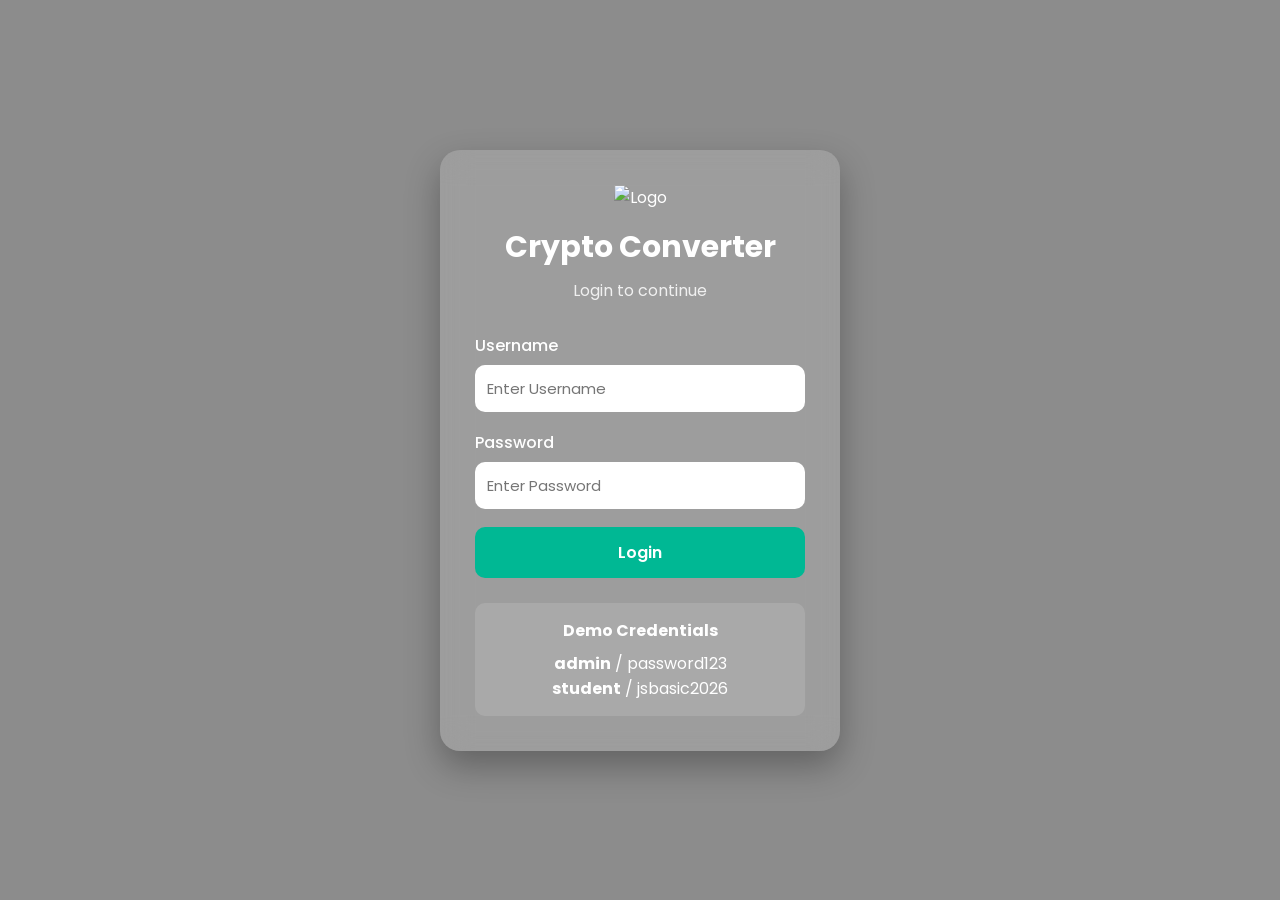
==== html/index.html @ b4d52c8d "Initial project structure" ====
<!DOCTYPE html>
<html lang="en">

<head>

    <meta charset="UTF-8">
    <meta name="viewport" content="width=device-width, initial-scale=1.0">

    <title>Crypto Converter | Login</title>

    <link rel="stylesheet" href="../style.css">

    <!-- Google Font -->
    <link rel="preconnect" href="https://fonts.googleapis.com">
    <link href="https://fonts.googleapis.com/css2?family=Poppins:wght@300;400;500;600;700&display=swap"
        rel="stylesheet">

</head>

<body class="login-body">

    <div class="overlay"></div>

    <div class="login-container">

        <img src="../assets/logo.png" class="logo" alt="Logo">

        <h1>Crypto Converter</h1>

        <p class="subtitle">
            Login to continue
        </p>

        <form id="loginForm">

            <div class="input-group">

                <label>Username</label>

                <input
                    type="text"
                    id="username"
                    placeholder="Enter Username"
                    required>

            </div>

            <div class="input-group">

                <label>Password</label>

                <input
                    type="password"
                    id="password"
                    placeholder="Enter Password"
                    required>

            </div>

            <button type="submit" class="login-btn">

                Login

            </button>

            <p id="message"></p>

        </form>

        <div class="demo">

            <h4>Demo Credentials</h4>

            <p><b>admin</b> / password123</p>

            <p><b>student</b> / jsbasic2026</p>

        </div>

    </div>

    <script src="../js/login.js"></script>

</body>

</html>
---- style.css ----
/* ===========================
   GLOBAL STYLES
=========================== */

*{
    margin:0;
    padding:0;
    box-sizing:border-box;
    font-family:'Poppins',sans-serif;
}

body{
    background:#f4f7fc;
    color:#333;
}

a{
    text-decoration:none;
}

button{
    cursor:pointer;
    transition:.3s;
}

button:hover{
    transform:translateY(-2px);
}

/* ===========================
   LOGIN PAGE
=========================== */

.login-body{

    height:100vh;

    display:flex;

    justify-content:center;

    align-items:center;

    background:url("assets/bg.jpg");

    background-size:cover;

    background-position:center;

    position:relative;

}

.overlay{

    position:absolute;

    width:100%;

    height:100%;

    background:rgba(0,0,0,.45);

}

.login-container{

    position:relative;

    z-index:2;

    width:400px;

    background:rgba(255,255,255,.15);

    backdrop-filter:blur(15px);

    border-radius:20px;

    padding:35px;

    color:white;

    text-align:center;

    box-shadow:0 15px 35px rgba(0,0,0,.3);

}

.logo{

    width:90px;

    margin-bottom:15px;

}

.login-container h1{

    font-size:30px;

    margin-bottom:8px;

}

.subtitle{

    opacity:.85;

    margin-bottom:30px;

}

.input-group{

    text-align:left;

    margin-bottom:18px;

}

.input-group label{

    display:block;

    margin-bottom:7px;

    font-weight:500;

}

.input-group input{

    width:100%;

    padding:12px;

    border:none;

    border-radius:10px;

    outline:none;

    font-size:15px;

}

.login-btn{

    width:100%;

    padding:13px;

    border:none;

    border-radius:10px;

    background:#00b894;

    color:white;

    font-size:16px;

    font-weight:600;

}

.login-btn:hover{

    background:#009e7d;

}

#message{

    margin-top:15px;

    font-weight:600;

    color:#ffd86b;

}

.demo{

    margin-top:25px;

    padding:15px;

    border-radius:10px;

    background:rgba(255,255,255,.12);

}

.demo h4{

    margin-bottom:8px;

}

/* ===========================
   DASHBOARD
=========================== */

.dashboard{

    min-height:100vh;

    background:#eef2f8;

}

header{

    background:#1f2937;

    color:white;

    padding:18px 50px;

    display:flex;

    justify-content:space-between;

    align-items:center;

}

header h2{

    font-size:26px;

}

.logout{

    background:#ef4444;

    color:white;

    border:none;

    padding:10px 18px;

    border-radius:8px;

}

.logout:hover{

    background:#dc2626;

}

.container{

    width:90%;

    max-width:1200px;

    margin:40px auto;

}

.card{

    background:white;

    border-radius:15px;

    padding:25px;

    box-shadow:0 8px 20px rgba(0,0,0,.08);

    margin-bottom:30px;

}

.card h3{

    margin-bottom:20px;

}

.row{

    display:flex;

    gap:20px;

    flex-wrap:wrap;

}

.col{

    flex:1;

}

select,input{

    width:100%;

    padding:12px;

    border:1px solid #ddd;

    border-radius:8px;

    font-size:15px;

}

.convert-btn{

    width:100%;

    margin-top:15px;

    padding:13px;

    border:none;

    border-radius:8px;

    background:#2563eb;

    color:white;

    font-size:16px;

}

.convert-btn:hover{

    background:#1d4ed8;

}

.result{

    margin-top:25px;

    text-align:center;

    font-size:24px;

    font-weight:600;

    color:#2563eb;

}

.loading{

    text-align:center;

    color:#777;

    margin-top:15px;

}

canvas{

    margin-top:30px;

    background:white;

    border-radius:10px;

}

/* ===========================
   FAVORITES
=========================== */

.favorite-btn{

    margin-top:15px;

    padding:12px;

    background:#f59e0b;

    color:white;

    border:none;

    border-radius:8px;

}

.favorite-btn:hover{

    background:#d97706;

}

.favorite-list{

    margin-top:15px;

}

.favorite-list li{

    list-style:none;

    background:#f3f4f6;

    padding:10px;

    margin-bottom:8px;

    border-radius:8px;

}

/* ===========================
   FOOTER
=========================== */

footer{

    margin-top:50px;

    padding:20px;

    text-align:center;

    color:#777;

}

/* ===========================
   MOBILE
=========================== */

@media(max-width:768px){

.login-container{

    width:92%;

    padding:25px;

}

header{

    flex-direction:column;

    gap:15px;

    text-align:center;

}

.row{

    flex-direction:column;

}

.container{

    width:95%;

}

.card{

    padding:20px;

}

.result{

    font-size:20px;

}

}
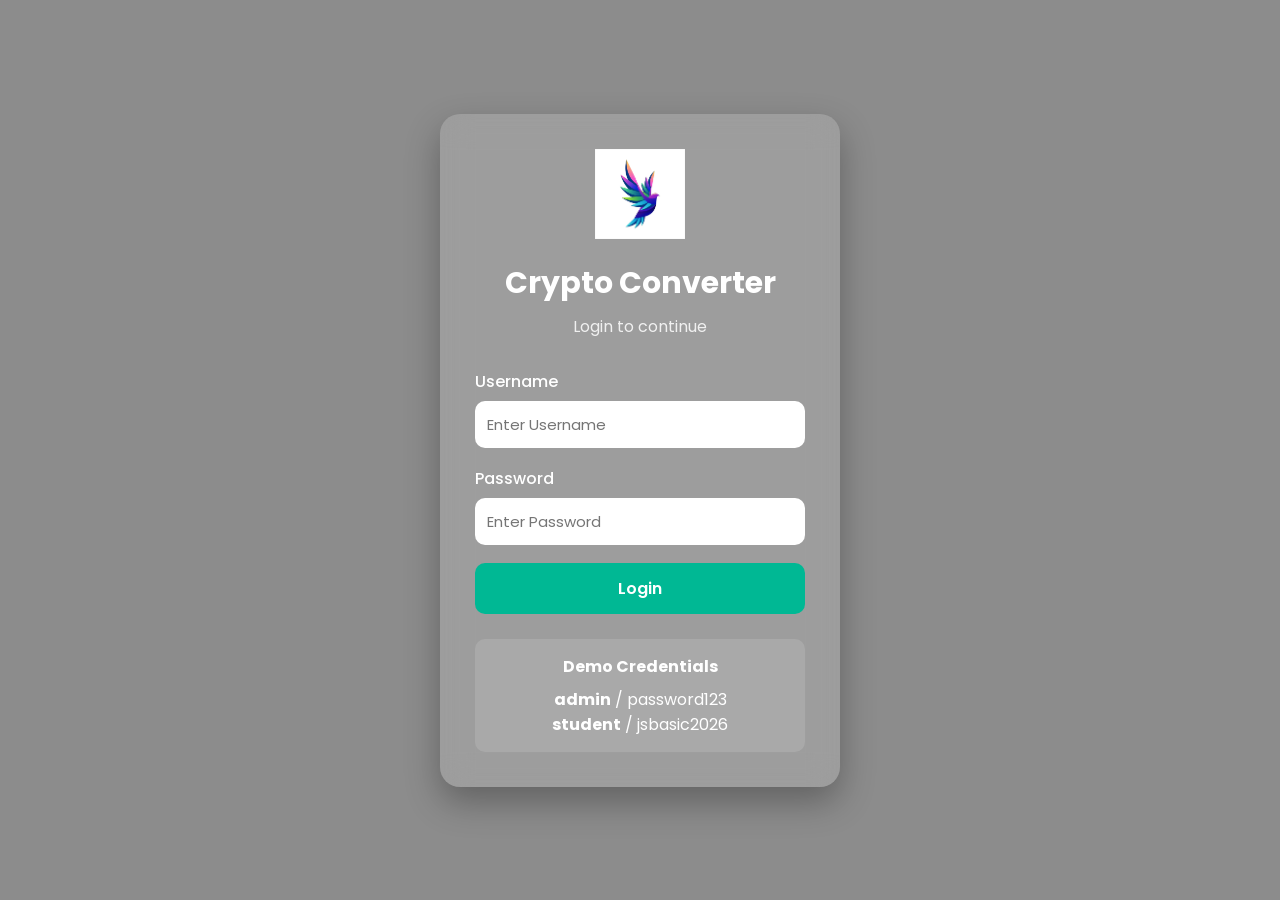
==== commit 82588c1d: "Updated login page and added project logo" ====
--- a/html/index.html
+++ b/html/index.html
@@ -23,7 +23,7 @@
 
     <div class="login-container">
 
-        <img src="../assets/logo.png" class="logo" alt="Logo">
+        <img src="../assets/logo.avif" class="logo" alt="Logo">
 
         <h1>Crypto Converter</h1>
 
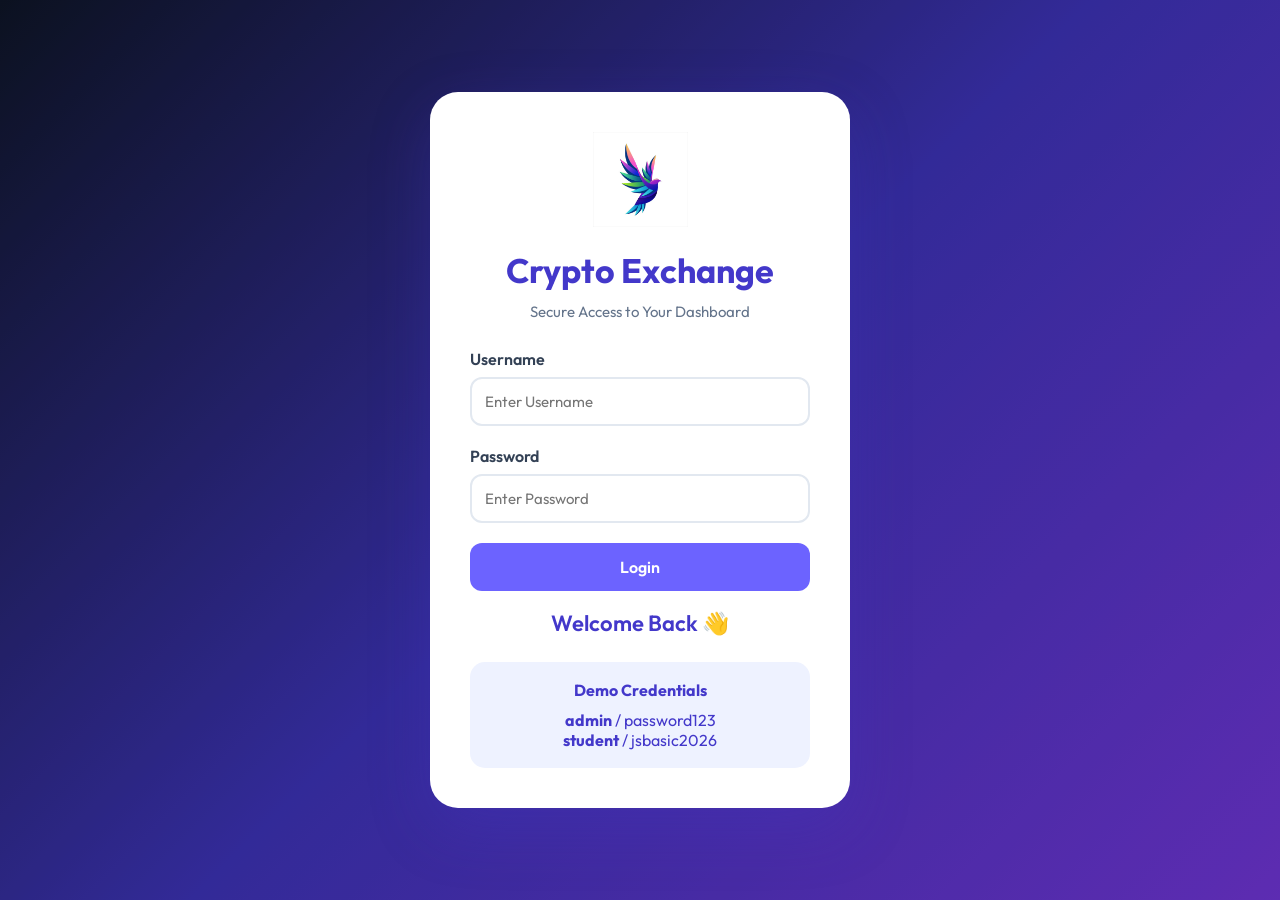
==== commit bc916ec8: "Redesigned user interface with modern theme" ====
--- a/html/index.html
+++ b/html/index.html
@@ -1,86 +1,46 @@
 <!DOCTYPE html>
 <html lang="en">
-
 <head>
-
     <meta charset="UTF-8">
     <meta name="viewport" content="width=device-width, initial-scale=1.0">
-
     <title>Crypto Converter | Login</title>
-
     <link rel="stylesheet" href="../style.css">
-
-    <!-- Google Font -->
-    <link rel="preconnect" href="https://fonts.googleapis.com">
-    <link href="https://fonts.googleapis.com/css2?family=Poppins:wght@300;400;500;600;700&display=swap"
-        rel="stylesheet">
-
+<link rel="preconnect" href="https://fonts.googleapis.com">
+<link rel="preconnect" href="https://fonts.gstatic.com" crossorigin>
+<link href="https://fonts.googleapis.com/css2?family=Outfit:wght@300;400;500;600;700&display=swap" rel="stylesheet">
 </head>
-
 <body class="login-body">
-
     <div class="overlay"></div>
-
     <div class="login-container">
-
         <img src="../assets/logo.avif" class="logo" alt="Logo">
-
-        <h1>Crypto Converter</h1>
-
+        <h1>Crypto Exchange</h1>
         <p class="subtitle">
-            Login to continue
+            Secure Access to Your Dashboard
         </p>
-
+        
         <form id="loginForm">
-
             <div class="input-group">
-
                 <label>Username</label>
-
-                <input
-                    type="text"
-                    id="username"
-                    placeholder="Enter Username"
-                    required>
-
+                <input type="text" id="username" placeholder="Enter Username" required>
             </div>
-
             <div class="input-group">
-
                 <label>Password</label>
-
-                <input
-                    type="password"
-                    id="password"
-                    placeholder="Enter Password"
-                    required>
-
+                <input type="password" id="password" placeholder="Enter Password" required>
             </div>
-
             <button type="submit" class="login-btn">
-
                 Login
-
             </button>
-
             <p id="message"></p>
-
         </form>
-
+        <h3 class="welcome-text">
+           Welcome Back 👋
+        </h3>
         <div class="demo">
-
             <h4>Demo Credentials</h4>
-
             <p><b>admin</b> / password123</p>
-
             <p><b>student</b> / jsbasic2026</p>
-
         </div>
-
     </div>
-
     <script src="../js/login.js"></script>
-
 </body>
-
 </html>
--- a/style.css
+++ b/style.css
@@ -1,486 +1,298 @@
-/* ===========================
-   GLOBAL STYLES
-=========================== */
-
 *{
-    margin:0;
-    padding:0;
-    box-sizing:border-box;
-    font-family:'Poppins',sans-serif;
-}
-
+margin:0;
+padding:0;
+box-sizing:border-box;
+font-family:'Outfit',sans-serif;
+}
 body{
-    background:#f4f7fc;
-    color:#333;
-}
-
+background:#F8FAFC;
+color:#1E293B;
+}
 a{
-    text-decoration:none;
-}
-
+text-decoration:none;
+}
 button{
-    cursor:pointer;
-    transition:.3s;
-}
-
+cursor:pointer;
+transition:.3s;
+}
 button:hover{
-    transform:translateY(-2px);
-}
-
-/* ===========================
-   LOGIN PAGE
-=========================== */
-
+transform:translateY(-3px);
+}
 .login-body{
-
-    height:100vh;
-
-    display:flex;
-
-    justify-content:center;
-
-    align-items:center;
-
-    background:url("assets/bg.jpg");
-
-    background-size:cover;
-
-    background-position:center;
-
-    position:relative;
-
-}
-
+height:100vh;
+display:flex;
+justify-content:center;
+align-items:center;
+background:linear-gradient(135deg,#0F172A,#4338CA,#7C3AED);
+position:relative;
+overflow:hidden;
+}
 .overlay{
-
-    position:absolute;
-
-    width:100%;
-
-    height:100%;
-
-    background:rgba(0,0,0,.45);
-
-}
-
+position:absolute;
+width:100%;
+height:100%;
+background:rgba(0,0,0,.25);
+}
 .login-container{
-
-    position:relative;
-
-    z-index:2;
-
-    width:400px;
-
-    background:rgba(255,255,255,.15);
-
-    backdrop-filter:blur(15px);
-
-    border-radius:20px;
-
-    padding:35px;
-
-    color:white;
-
-    text-align:center;
-
-    box-shadow:0 15px 35px rgba(0,0,0,.3);
-
-}
-
+position:relative;
+z-index:2;
+width:420px;
+background:white;
+padding:40px;
+border-radius:28px;
+text-align:center;
+box-shadow:0 20px 60px rgba(67,56,202,.25);
+}
 .logo{
-
-    width:90px;
-
-    margin-bottom:15px;
-
-}
-
+width:95px;
+margin-bottom:18px;
+transition:.4s;
+}
+.logo:hover{
+transform:rotate(8deg) scale(1.05);
+}
 .login-container h1{
-
-    font-size:30px;
-
-    margin-bottom:8px;
-
-}
-
+font-size:34px;
+color:#4338CA;
+margin-bottom:10px;
+font-weight:700;
+}
 .subtitle{
-
-    opacity:.85;
-
-    margin-bottom:30px;
-
-}
-
+color:#64748B;
+margin-bottom:28px;
+font-size:15px;
+}
+.welcome-text{
+color:#4338CA;
+font-size:22px;
+margin-bottom:15px;
+font-weight:600;
+}
 .input-group{
-
-    text-align:left;
-
-    margin-bottom:18px;
-
-}
-
+text-align:left;
+margin-bottom:20px;
+}
 .input-group label{
-
-    display:block;
-
-    margin-bottom:7px;
-
-    font-weight:500;
-
-}
-
+display:block;
+margin-bottom:8px;
+font-weight:600;
+color:#334155;
+}
 .input-group input{
-
-    width:100%;
-
-    padding:12px;
-
-    border:none;
-
-    border-radius:10px;
-
-    outline:none;
-
-    font-size:15px;
-
-}
-
+width:100%;
+padding:13px;
+border:2px solid #E2E8F0;
+border-radius:12px;
+font-size:15px;
+transition:.3s;
+}
+.input-group input:focus{
+outline:none;
+border-color:#6C63FF;
+box-shadow:0 0 12px rgba(108,99,255,.2);
+}
 .login-btn{
-
-    width:100%;
-
-    padding:13px;
-
-    border:none;
-
-    border-radius:10px;
-
-    background:#00b894;
-
-    color:white;
-
-    font-size:16px;
-
-    font-weight:600;
-
-}
-
+width:100%;
+padding:14px;
+border:none;
+border-radius:12px;
+background:#6C63FF;
+color:white;
+font-size:16px;
+font-weight:600;
+}
 .login-btn:hover{
-
-    background:#009e7d;
-
-}
-
+background:#4338CA;
+}
 #message{
-
-    margin-top:15px;
-
-    font-weight:600;
-
-    color:#ffd86b;
-
-}
-
+margin-top:18px;
+font-weight:600;
+}
 .demo{
-
-    margin-top:25px;
-
-    padding:15px;
-
-    border-radius:10px;
-
-    background:rgba(255,255,255,.12);
-
-}
-
+margin-top:25px;
+padding:18px;
+background:#EEF2FF;
+border-radius:15px;
+color:#4338CA;
+}
 .demo h4{
-
-    margin-bottom:8px;
-
-}
-
-/* ===========================
-   DASHBOARD
-=========================== */
-
+margin-bottom:10px;
+}
 .dashboard{
-
-    min-height:100vh;
-
-    background:#eef2f8;
-
-}
-
+min-height:100vh;
+background:#EEF2FF;
+}
 header{
-
-    background:#1f2937;
-
-    color:white;
-
-    padding:18px 50px;
-
-    display:flex;
-
-    justify-content:space-between;
-
-    align-items:center;
-
-}
-
+background:linear-gradient(90deg,#4338CA,#7C3AED);
+padding:20px 50px;
+display:flex;
+justify-content:space-between;
+align-items:center;
+color:white;
+box-shadow:0 5px 20px rgba(0,0,0,.15);
+}
 header h2{
-
-    font-size:26px;
-
-}
-
+font-size:28px;
+font-weight:700;
+}
+header div{
+display:flex;
+align-items:center;
+gap:15px;
+}
 .logout{
-
-    background:#ef4444;
-
-    color:white;
-
-    border:none;
-
-    padding:10px 18px;
-
-    border-radius:8px;
-
-}
-
+background:#EF4444;
+color:white;
+border:none;
+padding:10px 20px;
+border-radius:10px;
+font-weight:600;
+}
 .logout:hover{
-
-    background:#dc2626;
-
-}
-
+background:#DC2626;
+}
 .container{
-
-    width:90%;
-
-    max-width:1200px;
-
-    margin:40px auto;
-
-}
-
+width:90%;
+max-width:1200px;
+margin:40px auto;
+}
 .card{
-
-    background:white;
-
-    border-radius:15px;
-
-    padding:25px;
-
-    box-shadow:0 8px 20px rgba(0,0,0,.08);
-
-    margin-bottom:30px;
-
-}
-
+background:white;
+border-radius:22px;
+padding:28px;
+margin-bottom:30px;
+box-shadow:0 15px 35px rgba(0,0,0,.08);
+}
 .card h3{
-
-    margin-bottom:20px;
-
-}
-
+color:#4338CA;
+margin-bottom:20px;
+font-size:22px;
+}
 .row{
-
-    display:flex;
-
-    gap:20px;
-
-    flex-wrap:wrap;
-
-}
-
+display:flex;
+gap:20px;
+flex-wrap:wrap;
+}
 .col{
-
-    flex:1;
-
-}
-
-select,input{
-
-    width:100%;
-
-    padding:12px;
-
-    border:1px solid #ddd;
-
-    border-radius:8px;
-
-    font-size:15px;
-
-}
-
+flex:1;
+}
+select,
+input{
+width:100%;
+padding:13px;
+border:2px solid #E2E8F0;
+border-radius:12px;
+font-size:15px;
+transition:.3s;
+}
+select:focus,
+input:focus{
+outline:none;
+border-color:#6C63FF;
+box-shadow:0 0 12px rgba(108,99,255,.2);
+}
 .convert-btn{
-
-    width:100%;
-
-    margin-top:15px;
-
-    padding:13px;
-
-    border:none;
-
-    border-radius:8px;
-
-    background:#2563eb;
-
-    color:white;
-
-    font-size:16px;
-
-}
-
+width:100%;
+margin-top:18px;
+padding:14px;
+background:#7C3AED;
+border:none;
+border-radius:12px;
+color:white;
+font-size:16px;
+font-weight:600;
+}
 .convert-btn:hover{
-
-    background:#1d4ed8;
-
-}
-
+background:#5B21B6;
+}
+.favorite-btn{
+width:100%;
+margin-top:15px;
+padding:14px;
+background:#F59E0B;
+border:none;
+border-radius:12px;
+color:white;
+font-size:16px;
+font-weight:600;
+}
+.favorite-btn:hover{
+background:#D97706;
+}
+.loading{
+margin-top:18px;
+text-align:center;
+font-weight:600;
+color:#475569;
+}
 .result{
-
-    margin-top:25px;
-
-    text-align:center;
-
-    font-size:24px;
-
-    font-weight:600;
-
-    color:#2563eb;
-
-}
-
-.loading{
-
-    text-align:center;
-
-    color:#777;
-
-    margin-top:15px;
-
-}
-
+margin-top:25px;
+padding:20px;
+background:#EEF2FF;
+border-radius:15px;
+text-align:center;
+font-size:22px;
+font-weight:700;
+color:#4338CA;
+}
+.favorite-list{
+margin-top:15px;
+}
+.favorite-list li{
+list-style:none;
+background:#F8FAFC;
+padding:12px 15px;
+margin-bottom:10px;
+border-left:5px solid #6C63FF;
+border-radius:10px;
+font-weight:500;
+}
 canvas{
-
-    margin-top:30px;
-
-    background:white;
-
-    border-radius:10px;
-
-}
-
-/* ===========================
-   FAVORITES
-=========================== */
-
-.favorite-btn{
-
-    margin-top:15px;
-
-    padding:12px;
-
-    background:#f59e0b;
-
-    color:white;
-
-    border:none;
-
-    border-radius:8px;
-
-}
-
-.favorite-btn:hover{
-
-    background:#d97706;
-
-}
-
-.favorite-list{
-
-    margin-top:15px;
-
-}
-
-.favorite-list li{
-
-    list-style:none;
-
-    background:#f3f4f6;
-
-    padding:10px;
-
-    margin-bottom:8px;
-
-    border-radius:8px;
-
-}
-
-/* ===========================
-   FOOTER
-=========================== */
-
+margin-top:25px;
+background:white;
+border-radius:15px;
+padding:10px;
+}
 footer{
-
-    margin-top:50px;
-
-    padding:20px;
-
-    text-align:center;
-
-    color:#777;
-
-}
-
-/* ===========================
-   MOBILE
-=========================== */
-
+margin-top:60px;
+padding:30px;
+background:#111827;
+color:white;
+text-align:center;
+line-height:28px;
+font-size:15px;
+}
+#welcomeUser{
+font-weight:600;
+font-size:17px;
+}
 @media(max-width:768px){
-
+header{
+flex-direction:column;
+gap:15px;
+text-align:center;
+padding:20px;
+}
+header div{
+flex-direction:column;
+}
 .login-container{
-
-    width:92%;
-
-    padding:25px;
-
-}
-
-header{
-
-    flex-direction:column;
-
-    gap:15px;
-
-    text-align:center;
-
-}
-
+width:92%;
+padding:30px;
+}
+.container{
+width:95%;
+}
 .row{
-
-    flex-direction:column;
-
-}
-
-.container{
-
-    width:95%;
-
-}
-
+flex-direction:column;
+}
 .card{
-
-    padding:20px;
-
-}
-
+padding:20px;
+}
 .result{
-
-    font-size:20px;
-
-}
-
+font-size:20px;
+}
+header h2{
+font-size:22px;
+}
 }
